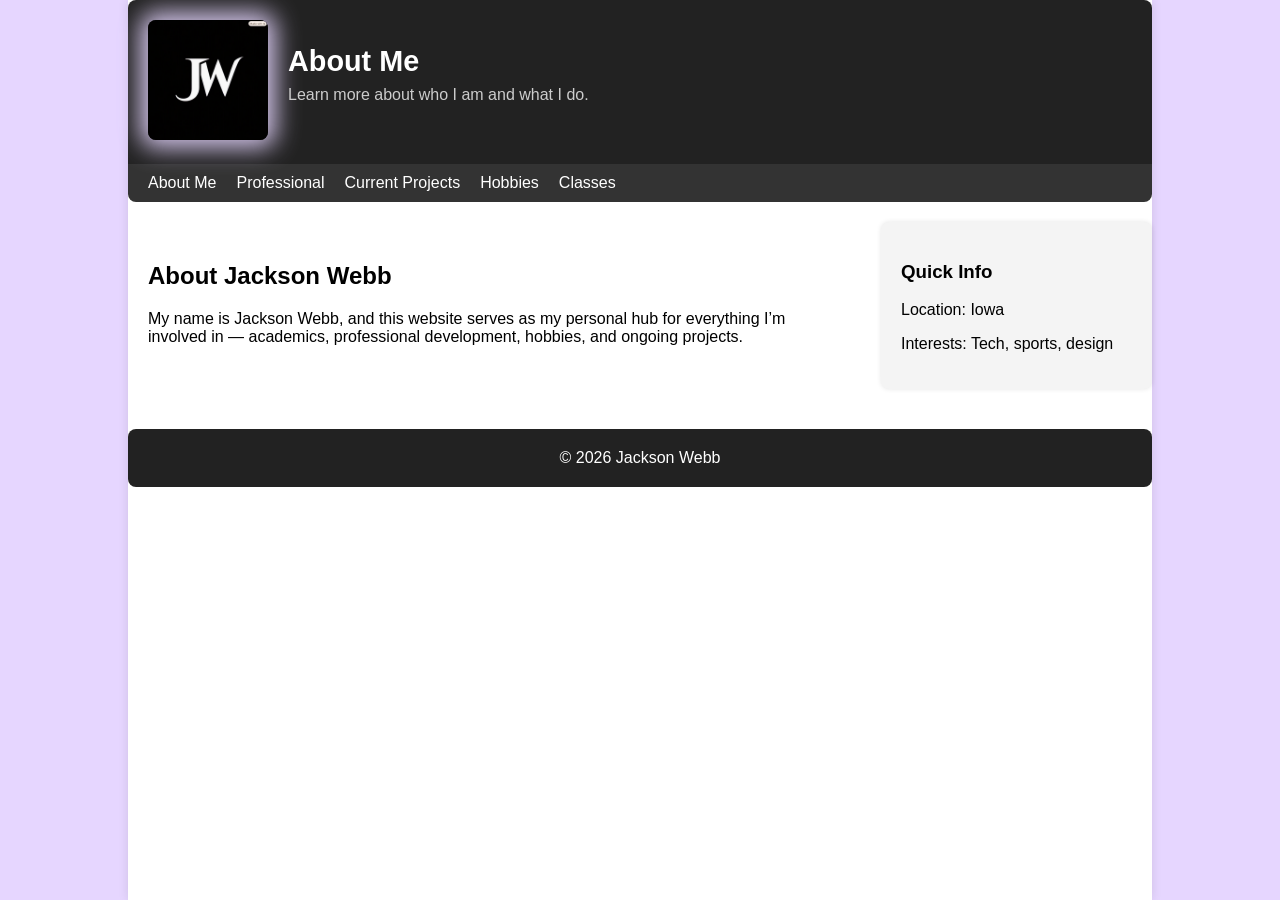
==== about.html @ 647230b6 "Update title and heading in about.html" ====
<!DOCTYPE html>
<html lang="en">
<head>
  <meta charset="UTF-8">
  <title>About Me | Jackson Webb</title>
  <link rel="stylesheet" href="style.css">
</head>

<body>
<div id="page-wrapper">

  <header>
    <a href="https://www.instagram.com/jacksonwebbie?stkn=cDRqbDBwdnl0NHpw&utm_source=qr" target="_blank">
      <img src="jw-logo.png" id="logo-img">
    </a>
    <div id="site-info">
      <h1>About Me</h1>
      <p>Learn more about who I am and what I do.</p>
    </div>
  </header>

  <div id="content-area">
    <div id="main-content">
      <h2>About Jackson Webb</h2>
      <p>
        My name is Jackson Webb, and this website serves as my personal hub for everything I’m involved in —
        academics, professional development, hobbies, and ongoing projects.
      </p>
    </div>

    <div id="sidebar">
      <h3>Quick Info</h3>
      <p>Location: Iowa</p>
      <p>Interests: Tech, sports, design</p>
    </div>
  </div>

  <footer>© 2026 Jackson Webb</footer>

</div>

<script src="navigation.js"></script>
</body>
</html>
---- style.css ----
/* GLOBAL PAGE LAYOUT */
body {
  margin: 0;
  padding: 0;
  background-color: #e6d6ff; /* light purple */
  font-family: 'Segoe UI', Tahoma, Geneva, Verdana, sans-serif;
}

/* 10% margin on each side */
#page-wrapper {
  width: 80%;
  margin: 0 auto;
  background: #ffffff;
  min-height: 100vh;
  box-shadow: 0 0 10px rgba(0,0,0,0.1);
}

/* HEADER AREA */
header {
  display: flex;
  align-items: center;
  padding: 20px;
  background: #222;
  color: white;
  border-radius: 8px 8px 0 0;
}

/* LOGO WITH PURPLE GLOW */
#logo-img {
  width: 120px;
  height: 120px;
  border-radius: 8px;
  margin-right: 20px;
  cursor: pointer;

  /* Light purple glow */
  box-shadow: 0 0 25px 8px rgba(230, 214, 255, 0.9);
}

header #site-info {
  flex: 1;
}

header h1 {
  margin: 0;
  font-size: 1.8rem;
}

header p {
  margin-top: 8px;
  font-size: 1rem;
  color: #ccc;
}

/* PRIMARY NAVIGATION */
nav {
  background: #333;
  padding: 10px 20px;
  border-radius: 0 0 8px 8px;
}

nav ul {
  list-style: none;
  margin: 0;
  padding: 0;
  display: flex;
  flex-wrap: wrap;
  gap: 20px;
}

nav a {
  color: white;
  text-decoration: none;
  font-weight: 500;
  transition: color 0.3s ease;
}

nav a:hover {
  color: #00aaff;
}

/* HERO IMAGE */
#hero {
  width: 100%;
  height: 250px;
  background: #ccc;
  margin-top: 20px;
  border-radius: 8px;
}

/* MAIN CONTENT + SIDEBAR LAYOUT */
#content-area {
  display: flex;
  flex-wrap: wrap;
  margin-top: 20px;
  gap: 20px;
}

/* MAIN CONTENT */
#main-content {
  flex: 3;
  background: #fff;
  padding: 20px;
  border-radius: 8px;
}

/* SIDEBAR */
#sidebar {
  flex: 1;
  background: #f4f4f4;
  padding: 20px;
  border-radius: 8px;
  position: sticky;
  top: 20px;
  height: fit-content;
  box-shadow: 0 0 5px rgba(0,0,0,0.1);
}

/* FOOTER */
footer {
  margin-top: 40px;
  padding: 20px;
  background: #222;
  color: white;
  text-align: center;
  border-radius: 8px;
}

/* RESPONSIVE DESIGN */
@media (max-width: 768px) {
  #content-area {
    flex-direction: column;
  }

  header {
    flex-direction: column;
    text-align: center;
  }

  #logo-img {
    margin-bottom: 10px;
  }

  nav ul {
    justify-content: center;
  }
}
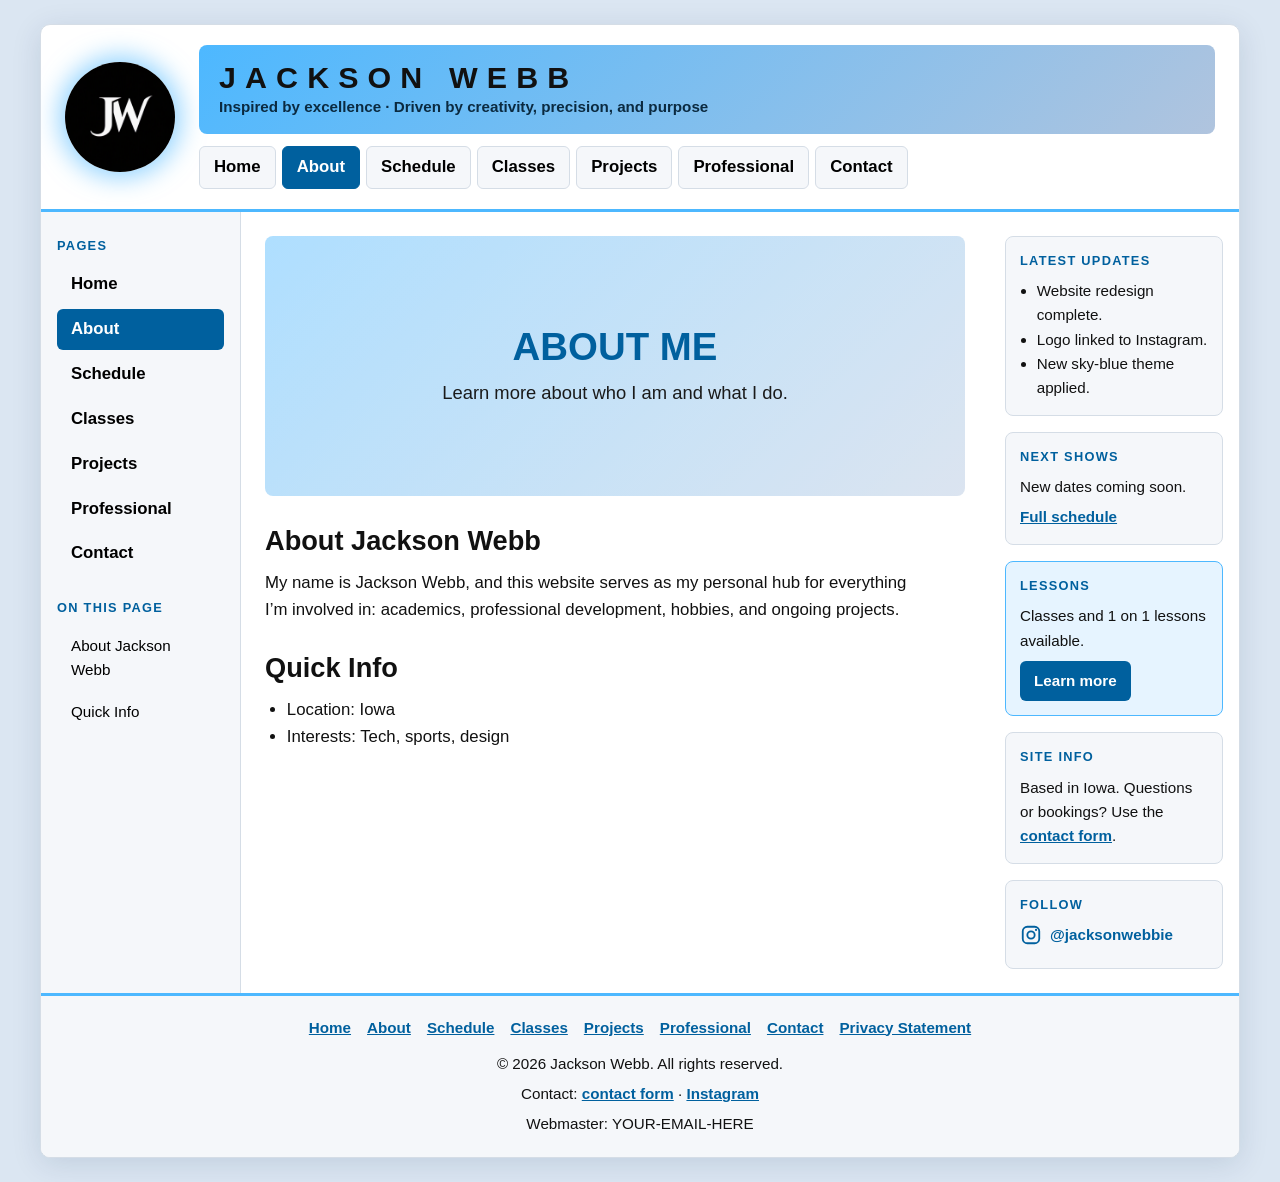
==== commit 326a2137: "Move pages to three-column layout and add viewport meta tags Co-Authored-By: Claude Opus 5.5 <norepl" ====
--- a/about.html
+++ b/about.html
@@ -2,43 +2,72 @@
 <html lang="en">
 <head>
   <meta charset="UTF-8">
+  <meta name="viewport" content="width=device-width, initial-scale=1.0">
   <title>About Me | Jackson Webb</title>
-  <link rel="stylesheet" href="style.css">
+  <link rel="stylesheet" href="./style.css">
 </head>
 
 <body>
-<div id="page-wrapper">
+<div id="cursor-glow"></div>
 
-  <header>
-    <a href="https://www.instagram.com/jacksonwebbie?stkn=cDRqbDBwdnl0NHpw&utm_source=qr" target="_blank">
-      <img src="jw-logo.png" id="logo-img">
+<div class="page">
+
+  <!-- HEADER: logo, info graphic, primary navigation -->
+  <header class="site-header">
+    <a class="logo" href="https://www.instagram.com/jacksonwebbie" target="_blank" rel="noopener">
+      <img src="./jw-logo.png" alt="Jackson Webb logo, links to Instagram">
     </a>
-    <div id="site-info">
-      <h1>About Me</h1>
-      <p>Learn more about who I am and what I do.</p>
+    <div class="header-right">
+      <div class="info-graphic">
+        <p class="brand">Jackson Webb</p>
+        <p class="tagline">Inspired by excellence · Driven by creativity, precision, and purpose</p>
+      </div>
+      <nav class="primary-nav" aria-label="Primary"></nav>
     </div>
   </header>
 
-  <div id="content-area">
-    <div id="main-content">
-      <h2>About Jackson Webb</h2>
-      <p>
-        My name is Jackson Webb, and this website serves as my personal hub for everything I’m involved in —
-        academics, professional development, hobbies, and ongoing projects.
-      </p>
-    </div>
+  <div class="layout">
 
-    <div id="sidebar">
-      <h3>Quick Info</h3>
-      <p>Location: Iowa</p>
-      <p>Interests: Tech, sports, design</p>
-    </div>
+    <!-- LEFT COLUMN: primary and secondary navigation -->
+    <aside class="left-col">
+      <nav class="side-nav" aria-label="Site pages"></nav>
+      <nav class="secondary-nav" aria-label="On this page"></nav>
+    </aside>
+
+    <!-- MAIN CONTENT: hero image at top, then text and images -->
+    <main class="main-col">
+      <section class="hero">
+        <div class="hero-text">
+          <h1>About Me</h1>
+          <p>Learn more about who I am and what I do.</p>
+        </div>
+      </section>
+
+      <div class="content">
+        <h2>About Jackson Webb</h2>
+        <p>
+          My name is Jackson Webb, and this website serves as my personal hub for everything I’m involved in:
+          academics, professional development, hobbies, and ongoing projects.
+        </p>
+
+        <h2>Quick Info</h2>
+        <ul>
+          <li>Location: Iowa</li>
+          <li>Interests: Tech, sports, design</li>
+        </ul>
+      </div>
+    </main>
+
+    <!-- RIGHT COLUMN: sticky content (news, offers, site info, social) -->
+    <aside class="right-col" aria-label="News and info"></aside>
+
   </div>
 
-  <footer>© 2026 Jackson Webb</footer>
+  <!-- FOOTER: copyright, year, links, contact, privacy, webmaster -->
+  <footer class="site-footer"></footer>
 
 </div>
 
-<script src="navigation.js"></script>
+<script src="./navigation.js"></script>
 </body>
 </html>
--- a/style.css
+++ b/style.css
@@ -1,147 +1,534 @@
-/* GLOBAL PAGE LAYOUT */
-body {
+/* ============================================================
+   LAYOUT (matches the assignment diagram)
+   Body/background area → centered page
+   Header: logo | info graphic + primary navigation
+   Three columns: left navigation | hero + main content | sticky content
+   Footer: copyright, year, links, contact, privacy, webmaster
+   ============================================================ */
+
+/* GLOBAL RESET */
+* {
   margin: 0;
   padding: 0;
-  background-color: #e6d6ff; /* light purple */
+  box-sizing: border-box;
+}
+
+/* COLORS
+   Sky blue is used for borders and backgrounds. Text and links use a darker
+   blue so they stay readable on white (sky blue text on white is too faint). */
+:root {
+  --sky: #4db8ff;
+  --sky-dark: #00609e;
+  --steel: #b0c4de;
+  --steel-light: #dbe6f2;
+  --text: #111111;
+  --muted: #444444;
+  --panel: #f5f7fa;
+  --border: #d5dde6;
+}
+
+/* BODY / BACKGROUND AREA */
+body {
+  background-color: var(--steel-light);
+  color: var(--text);
   font-family: 'Segoe UI', Tahoma, Geneva, Verdana, sans-serif;
-}
-
-/* 10% margin on each side */
-#page-wrapper {
-  width: 80%;
+  font-size: 1.05rem;
+  line-height: 1.6;
+  padding: 24px 16px;
+}
+
+img {
+  max-width: 100%;
+  height: auto;
+}
+
+/* CURSOR GLOW */
+#cursor-glow {
+  position: fixed;
+  left: -200px;
+  top: -200px;
+  width: 140px;
+  height: 140px;
+  background: radial-gradient(circle, rgba(77,184,255,0.45) 0%, rgba(77,184,255,0.0) 70%);
+  pointer-events: none;
+  border-radius: 50%;
+  transform: translate(-50%, -50%);
+  animation: pulse 2.2s infinite ease-in-out;
+  z-index: 100;
+}
+
+@keyframes pulse {
+  0% { transform: translate(-50%, -50%) scale(1); }
+  50% { transform: translate(-50%, -50%) scale(1.08); }
+  100% { transform: translate(-50%, -50%) scale(1); }
+}
+
+/* PAGE CONTAINER */
+.page {
+  max-width: 1200px;
   margin: 0 auto;
   background: #ffffff;
-  min-height: 100vh;
-  box-shadow: 0 0 10px rgba(0,0,0,0.1);
-}
-
-/* HEADER AREA */
-header {
-  display: flex;
+  border: 1px solid var(--border);
+  border-radius: 10px;
+  box-shadow: 0 6px 30px rgba(0, 40, 80, 0.12);
+  overflow: hidden;
+}
+
+/* HEADER */
+.site-header {
+  display: grid;
+  grid-template-columns: auto 1fr;
   align-items: center;
-  padding: 20px;
-  background: #222;
-  color: white;
-  border-radius: 8px 8px 0 0;
-}
-
-/* LOGO WITH PURPLE GLOW */
-#logo-img {
-  width: 120px;
-  height: 120px;
+  gap: 24px;
+  padding: 20px 24px;
+  border-bottom: 3px solid var(--sky);
+}
+
+.logo img {
+  display: block;
+  width: 110px;
+  height: 110px;
+  border-radius: 50%;
+  box-shadow: 0 0 24px 6px rgba(77,184,255,0.6);
+  transition: transform 0.2s ease;
+}
+
+.logo:hover img {
+  transform: scale(1.05);
+}
+
+.header-right {
+  display: flex;
+  flex-direction: column;
+  gap: 12px;
+  min-width: 0;
+}
+
+/* Informational graphic: what the site is about */
+.info-graphic {
+  background: linear-gradient(135deg, var(--sky) 0%, var(--steel) 100%);
   border-radius: 8px;
-  margin-right: 20px;
+  padding: 14px 20px;
+}
+
+.brand {
+  font-size: 1.9rem;
+  font-weight: 700;
+  letter-spacing: 0.3em;
+  text-transform: uppercase;
+  line-height: 1.2;
+}
+
+.tagline {
+  font-size: 0.95rem;
+  color: #0b2a40;
+  font-weight: 600;
+}
+
+/* PRIMARY NAVIGATION (header) */
+.primary-nav ul {
+  list-style: none;
+  display: flex;
+  flex-wrap: wrap;
+  gap: 6px;
+}
+
+.primary-nav a,
+.side-nav a,
+.secondary-nav a {
+  display: block;
+  color: #000;
+  font-weight: 600;
+  text-decoration: none;
+  padding: 7px 14px;
+  border-radius: 6px;
+  transition: background-color 0.2s ease, color 0.2s ease;
+}
+
+.primary-nav a {
+  background: var(--panel);
+  border: 1px solid var(--border);
+}
+
+.primary-nav a:hover,
+.side-nav a:hover,
+.secondary-nav a:hover {
+  background-color: var(--sky);
+  color: #000;
+}
+
+.primary-nav a.active,
+.side-nav a.active {
+  background-color: var(--sky-dark);
+  border-color: var(--sky-dark);
+  color: #ffffff;
+}
+
+.nav-toggle {
+  display: none;
+  width: 100%;
+  background: var(--sky);
+  color: #000;
+  border: none;
+  border-radius: 6px;
+  padding: 10px;
+  font-size: 1rem;
+  font-weight: 700;
   cursor: pointer;
-
-  /* Light purple glow */
-  box-shadow: 0 0 25px 8px rgba(230, 214, 255, 0.9);
-}
-
-header #site-info {
-  flex: 1;
-}
-
-header h1 {
-  margin: 0;
-  font-size: 1.8rem;
-}
-
-header p {
+}
+
+.nav-toggle:hover {
+  background: var(--steel);
+}
+
+a:focus-visible,
+button:focus-visible {
+  outline: 3px solid var(--sky-dark);
+  outline-offset: 2px;
+}
+
+/* THREE-COLUMN LAYOUT */
+.layout {
+  display: grid;
+  grid-template-columns: 200px minmax(0, 1fr) 250px;
+  align-items: start;
+}
+
+/* LEFT COLUMN */
+.left-col {
+  padding: 24px 16px;
+  border-right: 1px solid var(--border);
+  display: flex;
+  flex-direction: column;
+  gap: 24px;
+  align-self: stretch;
+  background: var(--panel);
+}
+
+.side-nav ul,
+.secondary-nav ul {
+  list-style: none;
+  display: flex;
+  flex-direction: column;
+  gap: 4px;
+}
+
+.secondary-nav a {
+  font-weight: 400;
+  font-size: 0.95rem;
+}
+
+.col-heading {
+  font-size: 0.8rem;
+  text-transform: uppercase;
+  letter-spacing: 0.1em;
+  color: var(--sky-dark);
+  margin-bottom: 8px;
+}
+
+/* MAIN COLUMN */
+.main-col {
+  padding: 24px;
+  min-width: 0;
+}
+
+/* Hero image at top. Add your photo as images/hero.jpg to replace the gradient. */
+.hero {
+  min-height: 260px;
+  border-radius: 8px;
+  background:
+    linear-gradient(rgba(255,255,255,0.55), rgba(255,255,255,0.55)),
+    url('./images/hero.jpg') center / cover no-repeat,
+    linear-gradient(135deg, var(--sky) 0%, var(--steel) 100%);
+  display: flex;
+  align-items: center;
+  justify-content: center;
+  text-align: center;
+  padding: 24px;
+  margin-bottom: 28px;
+}
+
+.hero h1 {
+  color: var(--sky-dark);
+  font-size: 2.4rem;
+  line-height: 1.2;
+  text-transform: uppercase;
+}
+
+.hero p {
+  color: #1a1a1a;
+  font-size: 1.15rem;
   margin-top: 8px;
-  font-size: 1rem;
-  color: #ccc;
-}
-
-/* PRIMARY NAVIGATION */
-nav {
-  background: #333;
-  padding: 10px 20px;
-  border-radius: 0 0 8px 8px;
-}
-
-nav ul {
-  list-style: none;
-  margin: 0;
-  padding: 0;
+}
+
+/* Main text content */
+.content h2 {
+  font-size: 1.7rem;
+  line-height: 1.25;
+  margin: 28px 0 12px;
+}
+
+.content h2:first-child {
+  margin-top: 0;
+}
+
+.content h3 {
+  font-size: 1.25rem;
+  margin: 20px 0 8px;
+}
+
+.content p,
+.content ul {
+  max-width: 70ch;
+  margin-bottom: 14px;
+}
+
+.content ul {
+  padding-left: 1.3em;
+}
+
+.content img {
+  border-radius: 8px;
+  margin: 10px 0 16px;
+}
+
+/* INLINE LINKS */
+.inline-link {
+  color: var(--sky-dark);
+  font-weight: 700;
+  text-decoration: underline;
+  transition: color 0.2s ease;
+}
+
+.inline-link:hover {
+  color: #000;
+  text-decoration-thickness: 3px;
+}
+
+/* SCHEDULE TABLE */
+.table-wrap {
+  overflow-x: auto;
+  margin-bottom: 16px;
+}
+
+.schedule-table {
+  width: 100%;
+  border-collapse: separate;
+  border-spacing: 0 10px;
+}
+
+.schedule-table th {
+  background: var(--sky);
+  color: #000;
+  padding: 12px;
+  font-size: 1.1rem;
+  font-weight: 700;
+  text-align: left;
+  border: 2px solid var(--sky);
+}
+
+.schedule-table td {
+  padding: 12px;
+  background: #ffffff;
+  border: 2px solid var(--sky);
+}
+
+.schedule-table tr:hover td {
+  background: var(--steel-light);
+}
+
+.schedule-table td:first-child,
+.schedule-table th:first-child {
+  width: 40%;
+}
+
+/* GOOGLE FORM EMBED */
+.form-wrap iframe {
+  width: 100%;
+  height: 900px;
+  border: 2px solid var(--sky);
+  border-radius: 8px;
+  background: #ffffff;
+}
+
+/* RIGHT COLUMN: sticky content */
+.right-col {
+  position: sticky;
+  top: 16px;
+  padding: 24px 16px;
+  display: flex;
+  flex-direction: column;
+  gap: 16px;
+}
+
+.box {
+  background: var(--panel);
+  border: 1px solid var(--border);
+  border-radius: 8px;
+  padding: 14px;
+  font-size: 0.95rem;
+}
+
+.box p + p {
+  margin-top: 6px;
+}
+
+.news {
+  padding-left: 1.1em;
+}
+
+.offer {
+  background: #e6f4ff;
+  border-color: var(--sky);
+}
+
+.btn {
+  display: inline-block;
+  margin-top: 8px;
+  background: var(--sky-dark);
+  color: #ffffff;
+  font-weight: 700;
+  text-decoration: none;
+  padding: 8px 14px;
+  border-radius: 6px;
+  transition: background-color 0.2s ease;
+}
+
+.btn:hover {
+  background: #000;
+}
+
+.social {
+  display: inline-flex;
+  align-items: center;
+  gap: 8px;
+  color: var(--sky-dark);
+  font-weight: 700;
+  text-decoration: none;
+}
+
+.social:hover {
+  color: #000;
+}
+
+/* FOOTER */
+.site-footer {
+  border-top: 3px solid var(--sky);
+  background: var(--panel);
+  padding: 20px 24px;
+  text-align: center;
+  font-size: 0.95rem;
+  display: flex;
+  flex-direction: column;
+  gap: 6px;
+}
+
+.footer-links {
   display: flex;
   flex-wrap: wrap;
-  gap: 20px;
-}
-
-nav a {
-  color: white;
-  text-decoration: none;
-  font-weight: 500;
-  transition: color 0.3s ease;
-}
-
-nav a:hover {
-  color: #00aaff;
-}
-
-/* HERO IMAGE */
-#hero {
-  width: 100%;
-  height: 250px;
-  background: #ccc;
-  margin-top: 20px;
-  border-radius: 8px;
-}
-
-/* MAIN CONTENT + SIDEBAR LAYOUT */
-#content-area {
-  display: flex;
-  flex-wrap: wrap;
-  margin-top: 20px;
-  gap: 20px;
-}
-
-/* MAIN CONTENT */
-#main-content {
-  flex: 3;
-  background: #fff;
-  padding: 20px;
-  border-radius: 8px;
-}
-
-/* SIDEBAR */
-#sidebar {
-  flex: 1;
-  background: #f4f4f4;
-  padding: 20px;
-  border-radius: 8px;
-  position: sticky;
-  top: 20px;
-  height: fit-content;
-  box-shadow: 0 0 5px rgba(0,0,0,0.1);
-}
-
-/* FOOTER */
-footer {
-  margin-top: 40px;
-  padding: 20px;
-  background: #222;
-  color: white;
-  text-align: center;
-  border-radius: 8px;
-}
-
-/* RESPONSIVE DESIGN */
-@media (max-width: 768px) {
-  #content-area {
+  justify-content: center;
+  gap: 4px 16px;
+  margin-bottom: 6px;
+}
+
+.site-footer a {
+  color: var(--sky-dark);
+  font-weight: 600;
+}
+
+.site-footer a:hover {
+  color: #000;
+}
+
+/* TABLETS: drop the left column (header navigation covers it) */
+@media (max-width: 1000px) {
+  .layout {
+    grid-template-columns: minmax(0, 1fr) 240px;
+  }
+
+  .left-col {
+    display: none;
+  }
+}
+
+/* PHONES: one column, menu button */
+@media (max-width: 720px) {
+  body {
+    padding: 0;
+  }
+
+  .page {
+    border: none;
+    border-radius: 0;
+  }
+
+  .site-header {
+    grid-template-columns: 1fr;
+    justify-items: center;
+    text-align: center;
+    padding: 20px 16px;
+  }
+
+  .header-right {
+    width: 100%;
+  }
+
+  .logo img {
+    width: 90px;
+    height: 90px;
+  }
+
+  .brand {
+    font-size: 1.4rem;
+    letter-spacing: 0.15em;
+  }
+
+  .nav-toggle {
+    display: block;
+  }
+
+  .primary-nav ul {
+    display: none;
     flex-direction: column;
-  }
-
-  header {
-    flex-direction: column;
-    text-align: center;
-  }
-
-  #logo-img {
-    margin-bottom: 10px;
-  }
-
-  nav ul {
-    justify-content: center;
-  }
-}
+    margin-top: 8px;
+  }
+
+  .primary-nav ul.open {
+    display: flex;
+  }
+
+  .layout {
+    grid-template-columns: 1fr;
+  }
+
+  .main-col {
+    padding: 16px;
+  }
+
+  .hero {
+    min-height: 180px;
+  }
+
+  .hero h1 {
+    font-size: 1.6rem;
+  }
+
+  .right-col {
+    position: static;
+    padding: 0 16px 16px;
+  }
+
+  .form-wrap iframe {
+    height: 1100px;
+  }
+
+  #cursor-glow {
+    display: none;
+  }
+}
+
+@media (prefers-reduced-motion: reduce) {
+  #cursor-glow {
+    animation: none;
+  }
+}
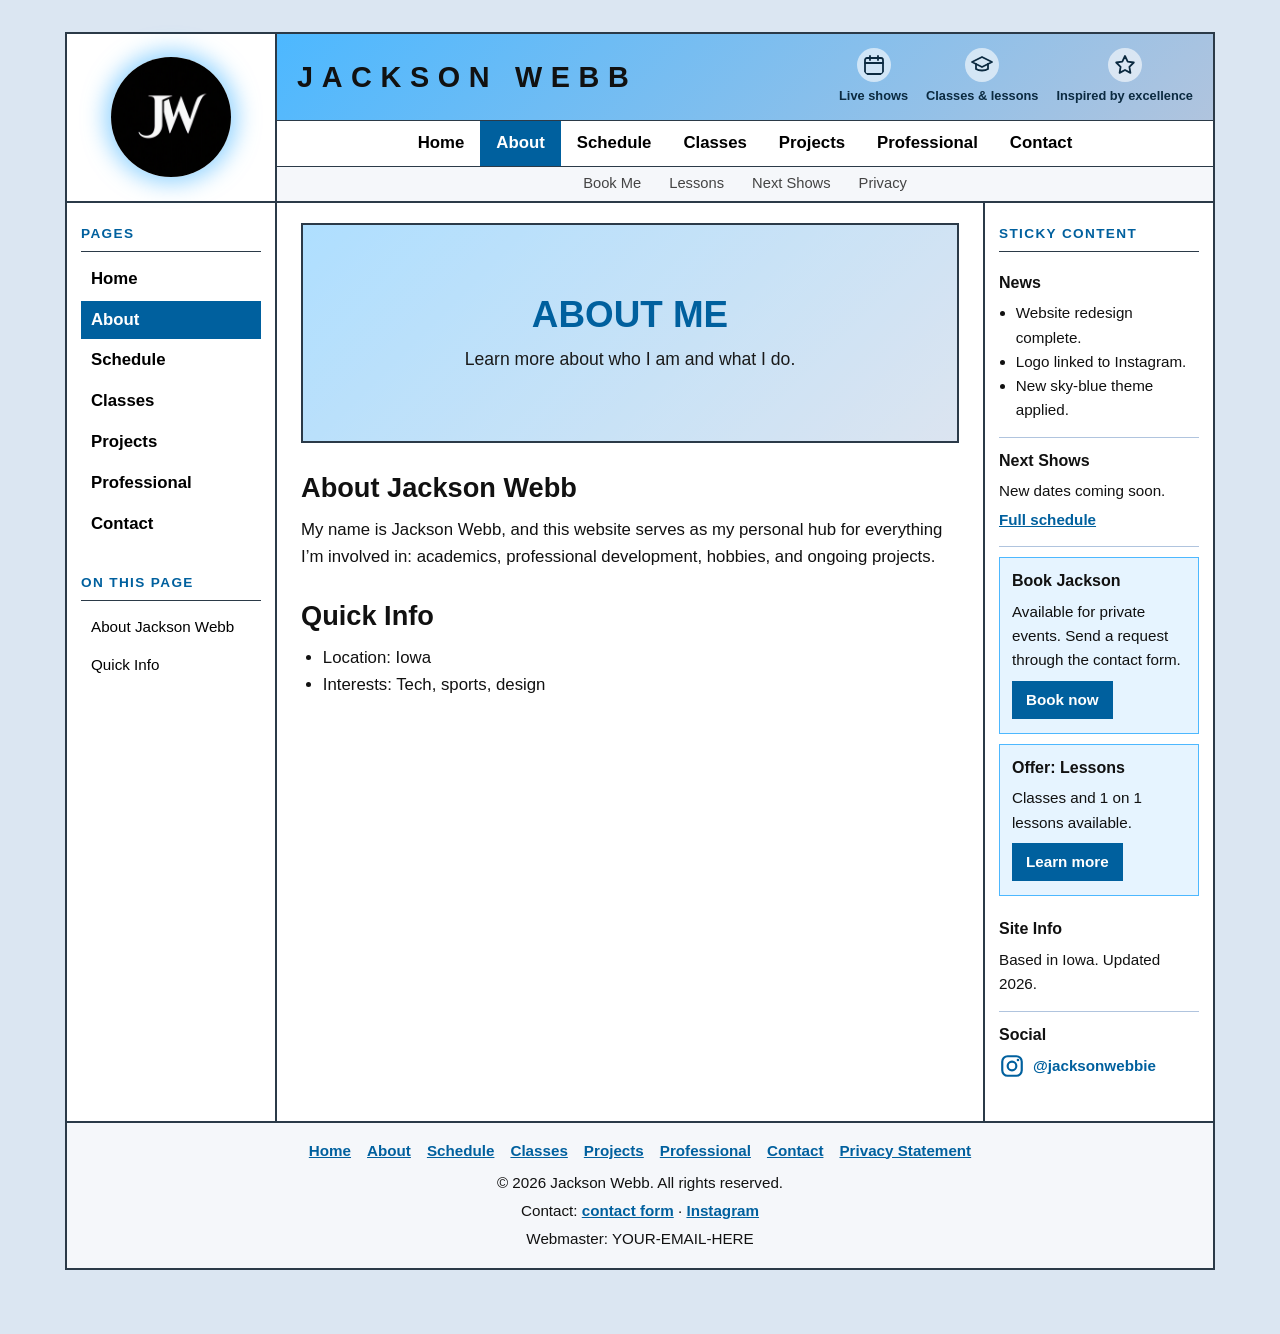
==== commit 9d98f44c: "Match header, columns and footer to the assignment wireframe Co-Authored-By: Claude Opus 5.5 <norepl" ====
--- a/about.html
+++ b/about.html
@@ -12,17 +12,33 @@
 
 <div class="page">
 
-  <!-- HEADER: logo, info graphic, primary navigation -->
+  <!-- HEADER: logo | informational graphic, primary navigation, secondary navigation -->
   <header class="site-header">
-    <a class="logo" href="https://www.instagram.com/jacksonwebbie" target="_blank" rel="noopener">
-      <img src="./jw-logo.png" alt="Jackson Webb logo, links to Instagram">
-    </a>
-    <div class="header-right">
-      <div class="info-graphic">
+    <div class="logo-cell">
+      <a class="logo" href="https://www.instagram.com/jacksonwebbie" target="_blank" rel="noopener">
+        <img src="./jw-logo.png" alt="Jackson Webb logo, links to Instagram">
+      </a>
+    </div>
+    <div class="header-rows">
+      <div class="info-graphic" aria-label="What this site is about">
         <p class="brand">Jackson Webb</p>
-        <p class="tagline">Inspired by excellence · Driven by creativity, precision, and purpose</p>
+        <ul class="info-icons">
+          <li>
+            <svg viewBox="0 0 24 24" aria-hidden="true"><rect x="3" y="5" width="18" height="16" rx="2"/><path d="M3 10h18M8 3v4M16 3v4"/></svg>
+            <span>Live shows</span>
+          </li>
+          <li>
+            <svg viewBox="0 0 24 24" aria-hidden="true"><path d="M2 9l10-5 10 5-10 5z"/><path d="M6 11v5c3 2 9 2 12 0v-5"/></svg>
+            <span>Classes &amp; lessons</span>
+          </li>
+          <li>
+            <svg viewBox="0 0 24 24" aria-hidden="true"><path d="M12 3l2.7 5.6 6.1.9-4.4 4.3 1 6.1L12 17l-5.4 2.9 1-6.1-4.4-4.3 6.1-.9z"/></svg>
+            <span>Inspired by excellence</span>
+          </li>
+        </ul>
       </div>
-      <nav class="primary-nav" aria-label="Primary"></nav>
+      <nav class="primary-nav" aria-label="Primary navigation"></nav>
+      <nav class="secondary-nav-top" aria-label="Secondary navigation"></nav>
     </div>
   </header>
 
@@ -30,8 +46,8 @@
 
     <!-- LEFT COLUMN: primary and secondary navigation -->
     <aside class="left-col">
-      <nav class="side-nav" aria-label="Site pages"></nav>
-      <nav class="secondary-nav" aria-label="On this page"></nav>
+      <nav class="side-nav" aria-label="Primary navigation (sidebar)"></nav>
+      <nav class="secondary-nav" aria-label="Secondary navigation (sidebar)"></nav>
     </aside>
 
     <!-- MAIN CONTENT: hero image at top, then text and images -->
@@ -59,7 +75,7 @@
     </main>
 
     <!-- RIGHT COLUMN: sticky content (news, offers, site info, social) -->
-    <aside class="right-col" aria-label="News and info"></aside>
+    <aside class="right-col" aria-label="News, offers and site info"></aside>
 
   </div>
 
--- a/style.css
+++ b/style.css
@@ -1,9 +1,22 @@
 /* ============================================================
-   LAYOUT (matches the assignment diagram)
-   Body/background area → centered page
-   Header: logo | info graphic + primary navigation
-   Three columns: left navigation | hero + main content | sticky content
-   Footer: copyright, year, links, contact, privacy, webmaster
+   LAYOUT (follows the assignment wireframe)
+
+   body / background area
+   ┌──────────┬───────────────────────────────────────┐
+   │          │ informational graphic                 │
+   │   Logo   ├───────────────────────────────────────┤
+   │          │ primary navigation                    │
+   │          ├───────────────────────────────────────┤
+   │          │ secondary navigation                  │
+   ├──────────┼──────────────────────────┬────────────┤
+   │ primary  │ ┌──────────────────────┐ │ sticky     │
+   │ nav      │ │ hero image           │ │ content    │
+   │          │ └──────────────────────┘ │            │
+   │ secondary│ main content area        │            │
+   │ nav      │                          │            │
+   ├──────────┴──────────────────────────┴────────────┤
+   │ footer                                            │
+   └───────────────────────────────────────────────────┘
    ============================================================ */
 
 /* GLOBAL RESET */
@@ -14,8 +27,8 @@
 }
 
 /* COLORS
-   Sky blue is used for borders and backgrounds. Text and links use a darker
-   blue so they stay readable on white (sky blue text on white is too faint). */
+   Sky blue is the accent. Text and links use a darker blue so they stay
+   readable on white (sky blue text on white is too faint). */
 :root {
   --sky: #4db8ff;
   --sky-dark: #00609e;
@@ -24,7 +37,9 @@
   --text: #111111;
   --muted: #444444;
   --panel: #f5f7fa;
-  --border: #d5dde6;
+  --line: #2b3a48;          /* the wireframe's dividing lines */
+  --left-width: 210px;      /* left column and logo cell share this width */
+  --right-width: 230px;
 }
 
 /* BODY / BACKGROUND AREA */
@@ -34,7 +49,7 @@
   font-family: 'Segoe UI', Tahoma, Geneva, Verdana, sans-serif;
   font-size: 1.05rem;
   line-height: 1.6;
-  padding: 24px 16px;
+  padding: 32px 24px 64px;
 }
 
 img {
@@ -63,33 +78,35 @@
   100% { transform: translate(-50%, -50%) scale(1); }
 }
 
-/* PAGE CONTAINER */
+/* PAGE: the outlined box in the middle of the background */
 .page {
-  max-width: 1200px;
+  max-width: 1150px;
   margin: 0 auto;
   background: #ffffff;
-  border: 1px solid var(--border);
-  border-radius: 10px;
-  box-shadow: 0 6px 30px rgba(0, 40, 80, 0.12);
-  overflow: hidden;
-}
-
-/* HEADER */
+  border: 2px solid var(--line);
+}
+
+/* ---------- HEADER ---------- */
 .site-header {
   display: grid;
-  grid-template-columns: auto 1fr;
+  grid-template-columns: var(--left-width) 1fr;
+  border-bottom: 2px solid var(--line);
+}
+
+.logo-cell {
+  border-right: 2px solid var(--line);
+  display: flex;
   align-items: center;
-  gap: 24px;
-  padding: 20px 24px;
-  border-bottom: 3px solid var(--sky);
+  justify-content: center;
+  padding: 16px;
 }
 
 .logo img {
   display: block;
-  width: 110px;
-  height: 110px;
+  width: 120px;
+  height: 120px;
   border-radius: 50%;
-  box-shadow: 0 0 24px 6px rgba(77,184,255,0.6);
+  box-shadow: 0 0 22px 6px rgba(77,184,255,0.6);
   transition: transform 0.2s ease;
 }
 
@@ -97,70 +114,109 @@
   transform: scale(1.05);
 }
 
-.header-right {
+.header-rows {
   display: flex;
   flex-direction: column;
-  gap: 12px;
   min-width: 0;
 }
 
-/* Informational graphic: what the site is about */
+/* Row 1: informational graphic (images describing the site) */
 .info-graphic {
   background: linear-gradient(135deg, var(--sky) 0%, var(--steel) 100%);
-  border-radius: 8px;
   padding: 14px 20px;
+  display: flex;
+  flex-wrap: wrap;
+  align-items: center;
+  justify-content: space-between;
+  gap: 12px 24px;
+  border-bottom: 1px solid var(--line);
 }
 
 .brand {
-  font-size: 1.9rem;
+  font-size: 1.8rem;
   font-weight: 700;
   letter-spacing: 0.3em;
   text-transform: uppercase;
   line-height: 1.2;
 }
 
-.tagline {
-  font-size: 0.95rem;
+.info-icons {
+  list-style: none;
+  display: flex;
+  flex-wrap: wrap;
+  gap: 18px;
+}
+
+.info-icons li {
+  display: flex;
+  flex-direction: column;
+  align-items: center;
+  gap: 4px;
+  font-size: 0.8rem;
+  font-weight: 700;
   color: #0b2a40;
-  font-weight: 600;
-}
-
-/* PRIMARY NAVIGATION (header) */
-.primary-nav ul {
+  text-align: center;
+}
+
+.info-icons svg {
+  width: 34px;
+  height: 34px;
+  fill: none;
+  stroke: #0b2a40;
+  stroke-width: 1.8;
+  stroke-linejoin: round;
+  stroke-linecap: round;
+  background: rgba(255,255,255,0.6);
+  border-radius: 50%;
+  padding: 5px;
+}
+
+/* Rows 2 and 3: primary and secondary navigation, centered */
+.primary-nav,
+.secondary-nav-top {
+  border-bottom: 1px solid var(--line);
+}
+
+.secondary-nav-top {
+  border-bottom: none;
+  background: var(--panel);
+}
+
+.primary-nav ul,
+.secondary-nav-top ul {
   list-style: none;
   display: flex;
   flex-wrap: wrap;
-  gap: 6px;
+  justify-content: center;
 }
 
 .primary-nav a,
-.side-nav a,
-.secondary-nav a {
+.secondary-nav-top a {
   display: block;
   color: #000;
-  font-weight: 600;
   text-decoration: none;
-  padding: 7px 14px;
-  border-radius: 6px;
   transition: background-color 0.2s ease, color 0.2s ease;
 }
 
 .primary-nav a {
-  background: var(--panel);
-  border: 1px solid var(--border);
+  font-weight: 700;
+  padding: 9px 16px;
+}
+
+.secondary-nav-top a {
+  font-size: 0.92rem;
+  padding: 5px 14px;
+  color: var(--muted);
 }
 
 .primary-nav a:hover,
-.side-nav a:hover,
-.secondary-nav a:hover {
+.secondary-nav-top a:hover {
   background-color: var(--sky);
   color: #000;
 }
 
-.primary-nav a.active,
-.side-nav a.active {
+.primary-nav a.active {
   background-color: var(--sky-dark);
-  border-color: var(--sky-dark);
   color: #ffffff;
 }
 
@@ -170,7 +226,6 @@
   background: var(--sky);
   color: #000;
   border: none;
-  border-radius: 6px;
   padding: 10px;
   font-size: 1rem;
   font-weight: 700;
@@ -187,22 +242,19 @@
   outline-offset: 2px;
 }
 
-/* THREE-COLUMN LAYOUT */
+/* ---------- THREE COLUMNS ---------- */
 .layout {
   display: grid;
-  grid-template-columns: 200px minmax(0, 1fr) 250px;
-  align-items: start;
-}
-
-/* LEFT COLUMN */
+  grid-template-columns: var(--left-width) minmax(0, 1fr) var(--right-width);
+}
+
+/* LEFT COLUMN: primary navigation, then secondary navigation */
 .left-col {
-  padding: 24px 16px;
-  border-right: 1px solid var(--border);
+  border-right: 2px solid var(--line);
+  padding: 20px 14px;
   display: flex;
   flex-direction: column;
-  gap: 24px;
-  align-self: stretch;
-  background: var(--panel);
+  gap: 28px;
 }
 
 .side-nav ul,
@@ -210,32 +262,56 @@
   list-style: none;
   display: flex;
   flex-direction: column;
-  gap: 4px;
-}
-
+  gap: 2px;
+}
+
+.side-nav a,
 .secondary-nav a {
-  font-weight: 400;
+  display: block;
+  color: #000;
+  text-decoration: none;
+  padding: 6px 10px;
+  transition: background-color 0.2s ease;
+}
+
+.side-nav a {
+  font-weight: 700;
+}
+
+.secondary-nav a {
   font-size: 0.95rem;
 }
 
+.side-nav a:hover,
+.secondary-nav a:hover {
+  background-color: var(--sky);
+}
+
+.side-nav a.active {
+  background-color: var(--sky-dark);
+  color: #ffffff;
+}
+
 .col-heading {
-  font-size: 0.8rem;
+  font-size: 0.85rem;
   text-transform: uppercase;
   letter-spacing: 0.1em;
   color: var(--sky-dark);
+  padding-bottom: 6px;
   margin-bottom: 8px;
-}
-
-/* MAIN COLUMN */
+  border-bottom: 1px solid var(--line);
+}
+
+/* MIDDLE COLUMN: hero image box at top, then main content */
 .main-col {
-  padding: 24px;
+  padding: 20px 24px 32px;
   min-width: 0;
 }
 
-/* Hero image at top. Add your photo as images/hero.jpg to replace the gradient. */
+/* Hero: add your photo as images/hero.jpg and it appears here automatically */
 .hero {
-  min-height: 260px;
-  border-radius: 8px;
+  border: 2px solid var(--line);
+  min-height: 220px;
   background:
     linear-gradient(rgba(255,255,255,0.55), rgba(255,255,255,0.55)),
     url('./images/hero.jpg') center / cover no-repeat,
@@ -245,23 +321,22 @@
   justify-content: center;
   text-align: center;
   padding: 24px;
-  margin-bottom: 28px;
+  margin: 0 0 28px;
 }
 
 .hero h1 {
   color: var(--sky-dark);
-  font-size: 2.4rem;
+  font-size: 2.3rem;
   line-height: 1.2;
   text-transform: uppercase;
 }
 
 .hero p {
   color: #1a1a1a;
-  font-size: 1.15rem;
+  font-size: 1.1rem;
   margin-top: 8px;
 }
 
-/* Main text content */
 .content h2 {
   font-size: 1.7rem;
   line-height: 1.25;
@@ -288,7 +363,6 @@
 }
 
 .content img {
-  border-radius: 8px;
   margin: 10px 0 16px;
 }
 
@@ -313,24 +387,21 @@
 
 .schedule-table {
   width: 100%;
-  border-collapse: separate;
-  border-spacing: 0 10px;
+  border-collapse: collapse;
 }
 
 .schedule-table th {
   background: var(--sky);
   color: #000;
-  padding: 12px;
-  font-size: 1.1rem;
+  padding: 10px 12px;
   font-weight: 700;
   text-align: left;
-  border: 2px solid var(--sky);
+  border: 1px solid var(--line);
 }
 
 .schedule-table td {
-  padding: 12px;
-  background: #ffffff;
-  border: 2px solid var(--sky);
+  padding: 10px 12px;
+  border: 1px solid var(--line);
 }
 
 .schedule-table tr:hover td {
@@ -346,40 +417,48 @@
 .form-wrap iframe {
   width: 100%;
   height: 900px;
-  border: 2px solid var(--sky);
-  border-radius: 8px;
+  border: 2px solid var(--line);
   background: #ffffff;
 }
 
 /* RIGHT COLUMN: sticky content */
 .right-col {
+  border-left: 2px solid var(--line);
+  padding: 20px 14px;
   position: sticky;
-  top: 16px;
-  padding: 24px 16px;
-  display: flex;
-  flex-direction: column;
-  gap: 16px;
-}
-
-.box {
-  background: var(--panel);
-  border: 1px solid var(--border);
-  border-radius: 8px;
-  padding: 14px;
+  top: 0;
+  align-self: start;
   font-size: 0.95rem;
 }
 
-.box p + p {
-  margin-top: 6px;
+.stick-block {
+  padding: 10px 0 14px;
+  border-bottom: 1px solid var(--steel);
+}
+
+.stick-block:last-child {
+  border-bottom: none;
+}
+
+.stick-block h3 {
+  font-size: 1rem;
+  margin-bottom: 6px;
+}
+
+.stick-block p + p {
+  margin-top: 4px;
 }
 
 .news {
   padding-left: 1.1em;
 }
 
+.advert,
 .offer {
   background: #e6f4ff;
-  border-color: var(--sky);
+  border: 1px solid var(--sky);
+  padding: 10px 12px 14px;
+  margin: 10px 0;
 }
 
 .btn {
@@ -389,8 +468,7 @@
   color: #ffffff;
   font-weight: 700;
   text-decoration: none;
-  padding: 8px 14px;
-  border-radius: 6px;
+  padding: 7px 14px;
   transition: background-color 0.2s ease;
 }
 
@@ -411,16 +489,16 @@
   color: #000;
 }
 
-/* FOOTER */
+/* ---------- FOOTER ---------- */
 .site-footer {
-  border-top: 3px solid var(--sky);
+  border-top: 2px solid var(--line);
   background: var(--panel);
-  padding: 20px 24px;
+  padding: 16px 24px;
   text-align: center;
   font-size: 0.95rem;
   display: flex;
   flex-direction: column;
-  gap: 6px;
+  gap: 4px;
 }
 
 .footer-links {
@@ -428,7 +506,7 @@
   flex-wrap: wrap;
   justify-content: center;
   gap: 4px 16px;
-  margin-bottom: 6px;
+  margin-bottom: 4px;
 }
 
 .site-footer a {
@@ -440,37 +518,40 @@
   color: #000;
 }
 
-/* TABLETS: drop the left column (header navigation covers it) */
-@media (max-width: 1000px) {
-  .layout {
-    grid-template-columns: minmax(0, 1fr) 240px;
-  }
-
-  .left-col {
-    display: none;
-  }
-}
-
-/* PHONES: one column, menu button */
-@media (max-width: 720px) {
+/* ---------- TABLETS: narrower side columns ---------- */
+@media (max-width: 980px) {
+  :root {
+    --left-width: 170px;
+    --right-width: 200px;
+  }
+
+  body {
+    padding: 20px 12px 40px;
+  }
+
+  .brand {
+    font-size: 1.4rem;
+  }
+}
+
+/* ---------- PHONES: stack the columns in the same order ---------- */
+@media (max-width: 760px) {
   body {
     padding: 0;
   }
 
   .page {
-    border: none;
-    border-radius: 0;
+    border-left: none;
+    border-right: none;
   }
 
   .site-header {
     grid-template-columns: 1fr;
-    justify-items: center;
-    text-align: center;
-    padding: 20px 16px;
-  }
-
-  .header-right {
-    width: 100%;
+  }
+
+  .logo-cell {
+    border-right: none;
+    border-bottom: 1px solid var(--line);
   }
 
   .logo img {
@@ -478,8 +559,17 @@
     height: 90px;
   }
 
+  .info-graphic {
+    flex-direction: column;
+    text-align: center;
+  }
+
+  .info-icons {
+    justify-content: center;
+  }
+
   .brand {
-    font-size: 1.4rem;
+    font-size: 1.3rem;
     letter-spacing: 0.15em;
   }
 
@@ -490,23 +580,32 @@
   .primary-nav ul {
     display: none;
     flex-direction: column;
-    margin-top: 8px;
   }
 
   .primary-nav ul.open {
     display: flex;
   }
 
+  .primary-nav a {
+    text-align: center;
+    border-top: 1px solid var(--steel);
+  }
+
   .layout {
     grid-template-columns: 1fr;
   }
 
+  /* The header already holds both navigation rows on phones */
+  .left-col {
+    display: none;
+  }
+
   .main-col {
     padding: 16px;
   }
 
   .hero {
-    min-height: 180px;
+    min-height: 160px;
   }
 
   .hero h1 {
@@ -515,7 +614,9 @@
 
   .right-col {
     position: static;
-    padding: 0 16px 16px;
+    border-left: none;
+    border-top: 2px solid var(--line);
+    padding: 16px;
   }
 
   .form-wrap iframe {
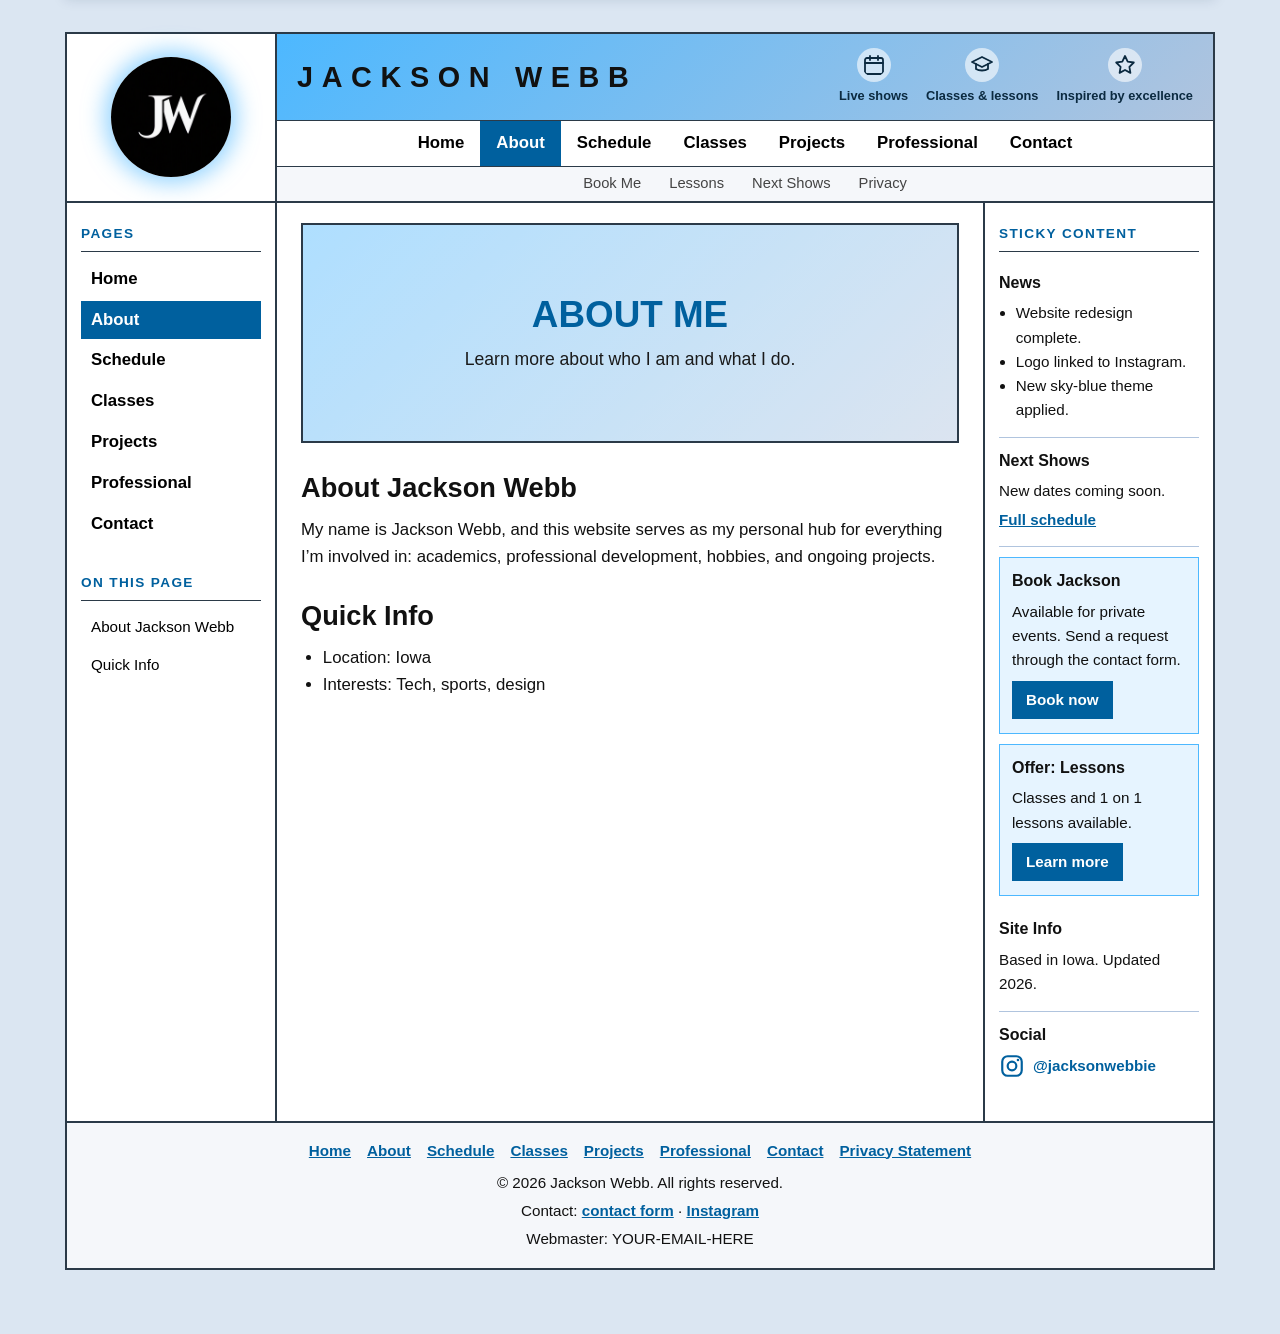
==== commit 40539ff1: "Pin main navigation to the top of the screen while scrolling Co-Authored-By: Claude Opus 5.5 <norepl" ====
--- a/about.html
+++ b/about.html
@@ -4,7 +4,7 @@
   <meta charset="UTF-8">
   <meta name="viewport" content="width=device-width, initial-scale=1.0">
   <title>About Me | Jackson Webb</title>
-  <link rel="stylesheet" href="./style.css">
+  <link rel="stylesheet" href="./style.css?v=4">
 </head>
 
 <body>
@@ -24,15 +24,15 @@
         <p class="brand">Jackson Webb</p>
         <ul class="info-icons">
           <li>
-            <svg viewBox="0 0 24 24" aria-hidden="true"><rect x="3" y="5" width="18" height="16" rx="2"/><path d="M3 10h18M8 3v4M16 3v4"/></svg>
+            <svg viewBox="0 0 24 24" width="34" height="34" fill="none" stroke="#0b2a40" stroke-width="1.8" stroke-linecap="round" stroke-linejoin="round" aria-hidden="true"><rect x="3" y="5" width="18" height="16" rx="2"/><path d="M3 10h18M8 3v4M16 3v4"/></svg>
             <span>Live shows</span>
           </li>
           <li>
-            <svg viewBox="0 0 24 24" aria-hidden="true"><path d="M2 9l10-5 10 5-10 5z"/><path d="M6 11v5c3 2 9 2 12 0v-5"/></svg>
+            <svg viewBox="0 0 24 24" width="34" height="34" fill="none" stroke="#0b2a40" stroke-width="1.8" stroke-linecap="round" stroke-linejoin="round" aria-hidden="true"><path d="M2 9l10-5 10 5-10 5z"/><path d="M6 11v5c3 2 9 2 12 0v-5"/></svg>
             <span>Classes &amp; lessons</span>
           </li>
           <li>
-            <svg viewBox="0 0 24 24" aria-hidden="true"><path d="M12 3l2.7 5.6 6.1.9-4.4 4.3 1 6.1L12 17l-5.4 2.9 1-6.1-4.4-4.3 6.1-.9z"/></svg>
+            <svg viewBox="0 0 24 24" width="34" height="34" fill="none" stroke="#0b2a40" stroke-width="1.8" stroke-linecap="round" stroke-linejoin="round" aria-hidden="true"><path d="M12 3l2.7 5.6 6.1.9-4.4 4.3 1 6.1L12 17l-5.4 2.9 1-6.1-4.4-4.3 6.1-.9z"/></svg>
             <span>Inspired by excellence</span>
           </li>
         </ul>
@@ -84,6 +84,6 @@
 
 </div>
 
-<script src="./navigation.js"></script>
+<script src="./navigation.js?v=4"></script>
 </body>
 </html>
--- a/style.css
+++ b/style.css
@@ -242,6 +242,88 @@
   outline-offset: 2px;
 }
 
+/* PINNED NAVIGATION: appears at the top once you scroll past the header */
+.pinned-bar {
+  position: fixed;
+  top: 0;
+  left: 0;
+  right: 0;
+  z-index: 50;
+  padding: 0 24px;
+  transform: translateY(-110%);
+  visibility: hidden;
+  transition: transform 0.25s ease, visibility 0.25s;
+}
+
+.pinned-bar.show {
+  transform: translateY(0);
+  visibility: visible;
+}
+
+.pinned-inner {
+  max-width: 1150px;
+  margin: 0 auto;
+  background: #ffffff;
+  border: 2px solid var(--line);
+  border-top: none;
+  box-shadow: 0 4px 12px rgba(0, 40, 80, 0.15);
+  display: flex;
+  align-items: center;
+  gap: 8px;
+  padding: 0 12px;
+}
+
+.pinned-brand {
+  font-weight: 700;
+  letter-spacing: 0.15em;
+  text-transform: uppercase;
+  color: #000;
+  text-decoration: none;
+  padding: 9px 8px;
+  white-space: nowrap;
+}
+
+.pinned-inner ul {
+  list-style: none;
+  display: flex;
+  flex-wrap: wrap;
+  justify-content: center;
+  flex: 1;
+}
+
+.pinned-inner ul a {
+  display: block;
+  color: #000;
+  font-weight: 700;
+  text-decoration: none;
+  padding: 9px 14px;
+  transition: background-color 0.2s ease, color 0.2s ease;
+}
+
+.pinned-inner ul a:hover {
+  background-color: var(--sky);
+}
+
+.pinned-inner ul a.active {
+  background-color: var(--sky-dark);
+  color: #ffffff;
+}
+
+.pinned-toggle {
+  display: none;
+  margin-left: auto;
+  background: var(--sky);
+  border: none;
+  padding: 8px 16px;
+  font-size: 1rem;
+  font-weight: 700;
+  cursor: pointer;
+}
+
+.pinned-toggle:hover {
+  background: var(--steel);
+}
+
 /* ---------- THREE COLUMNS ---------- */
 .layout {
   display: grid;
@@ -426,7 +508,7 @@
   border-left: 2px solid var(--line);
   padding: 20px 14px;
   position: sticky;
-  top: 0;
+  top: 50px;               /* sits below the pinned navigation */
   align-self: start;
   font-size: 0.95rem;
 }
@@ -628,8 +710,45 @@
   }
 }
 
+/* Pinned bar: on smaller screens, collapse its links into a Menu button */
+@media (max-width: 980px) {
+  .pinned-bar {
+    padding: 0;
+  }
+
+  .pinned-inner {
+    flex-wrap: wrap;
+    border-left: none;
+    border-right: none;
+  }
+
+  .pinned-toggle {
+    display: block;
+  }
+
+  .pinned-inner ul {
+    display: none;
+    flex-basis: 100%;
+    flex-direction: column;
+    padding-bottom: 8px;
+  }
+
+  .pinned-inner ul.open {
+    display: flex;
+  }
+
+  .pinned-inner ul a {
+    text-align: center;
+    border-top: 1px solid var(--steel);
+  }
+}
+
 @media (prefers-reduced-motion: reduce) {
   #cursor-glow {
     animation: none;
   }
-}
+
+  .pinned-bar {
+    transition: none;
+  }
+}
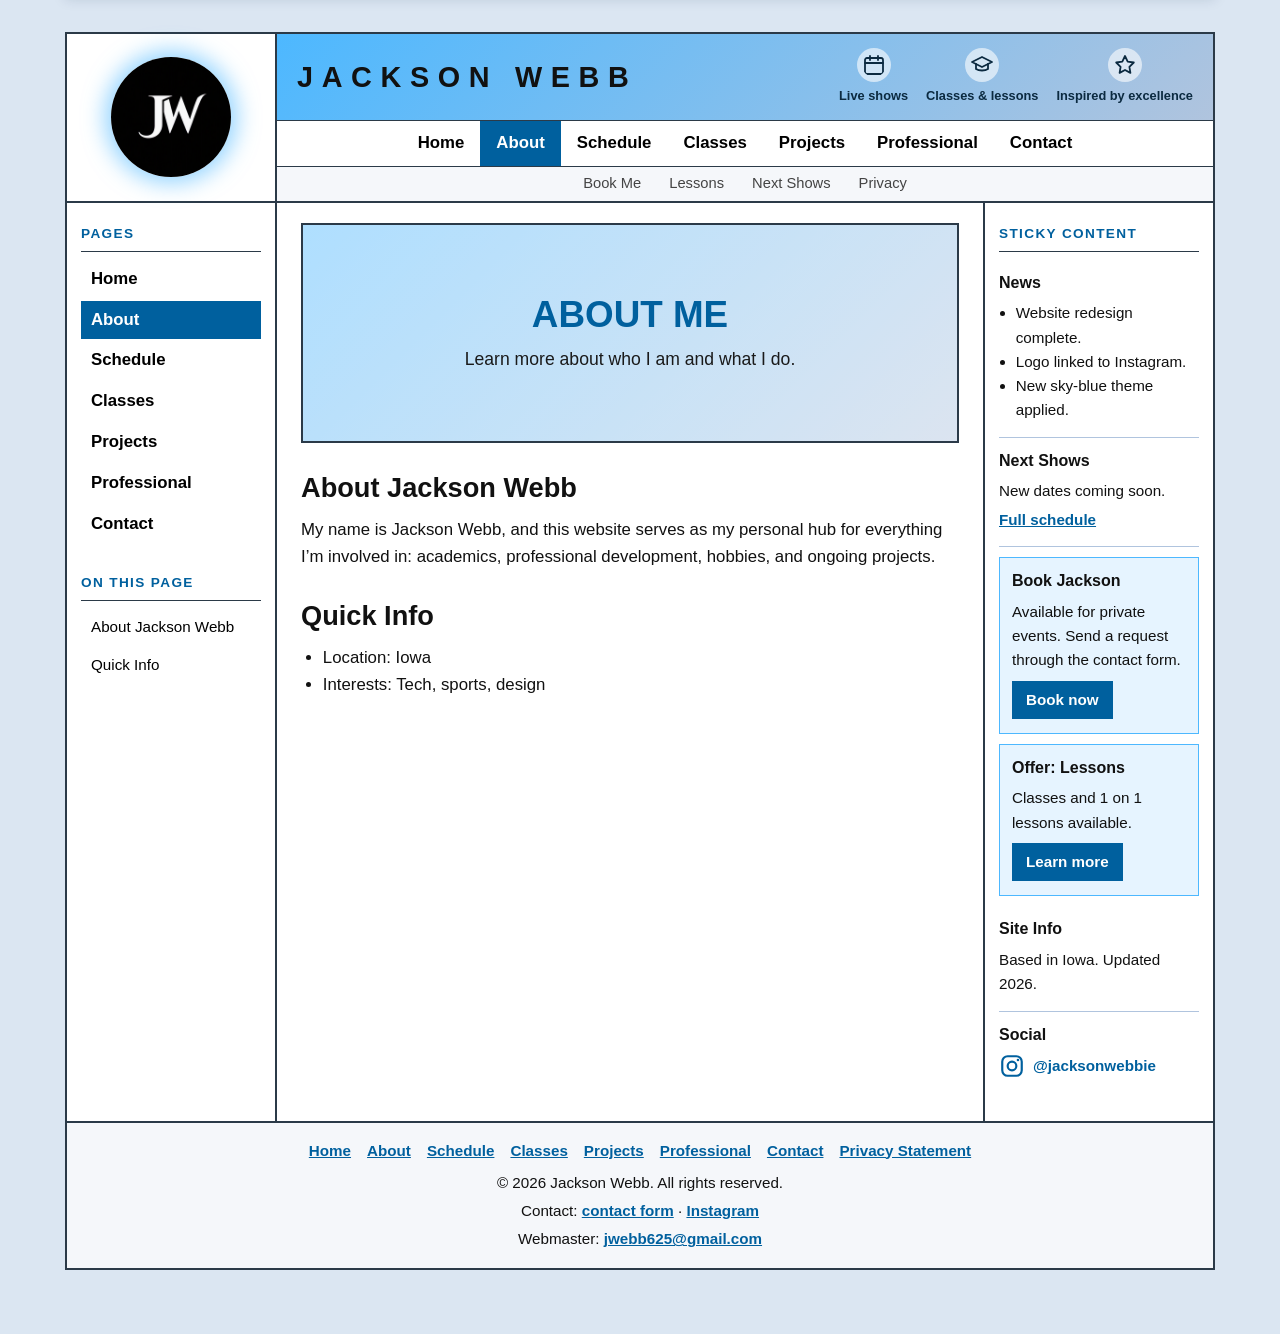
==== commit a61675a5: "Add contact email for inquiries and webmaster footer Co-Authored-By: Claude Opus 5.5 <noreply@anthro" ====
--- a/about.html
+++ b/about.html
@@ -4,7 +4,7 @@
   <meta charset="UTF-8">
   <meta name="viewport" content="width=device-width, initial-scale=1.0">
   <title>About Me | Jackson Webb</title>
-  <link rel="stylesheet" href="./style.css?v=4">
+  <link rel="stylesheet" href="./style.css?v=5">
 </head>
 
 <body>
@@ -84,6 +84,6 @@
 
 </div>
 
-<script src="./navigation.js?v=4"></script>
+<script src="./navigation.js?v=5"></script>
 </body>
 </html>
--- a/style.css
+++ b/style.css
@@ -495,6 +495,14 @@
   width: 40%;
 }
 
+/* CONTACT EMAIL */
+.contact-email {
+  font-size: 1.2rem;
+  background: #e6f4ff;
+  border: 1px solid var(--sky);
+  padding: 14px 16px;
+}
+
 /* GOOGLE FORM EMBED */
 .form-wrap iframe {
   width: 100%;
